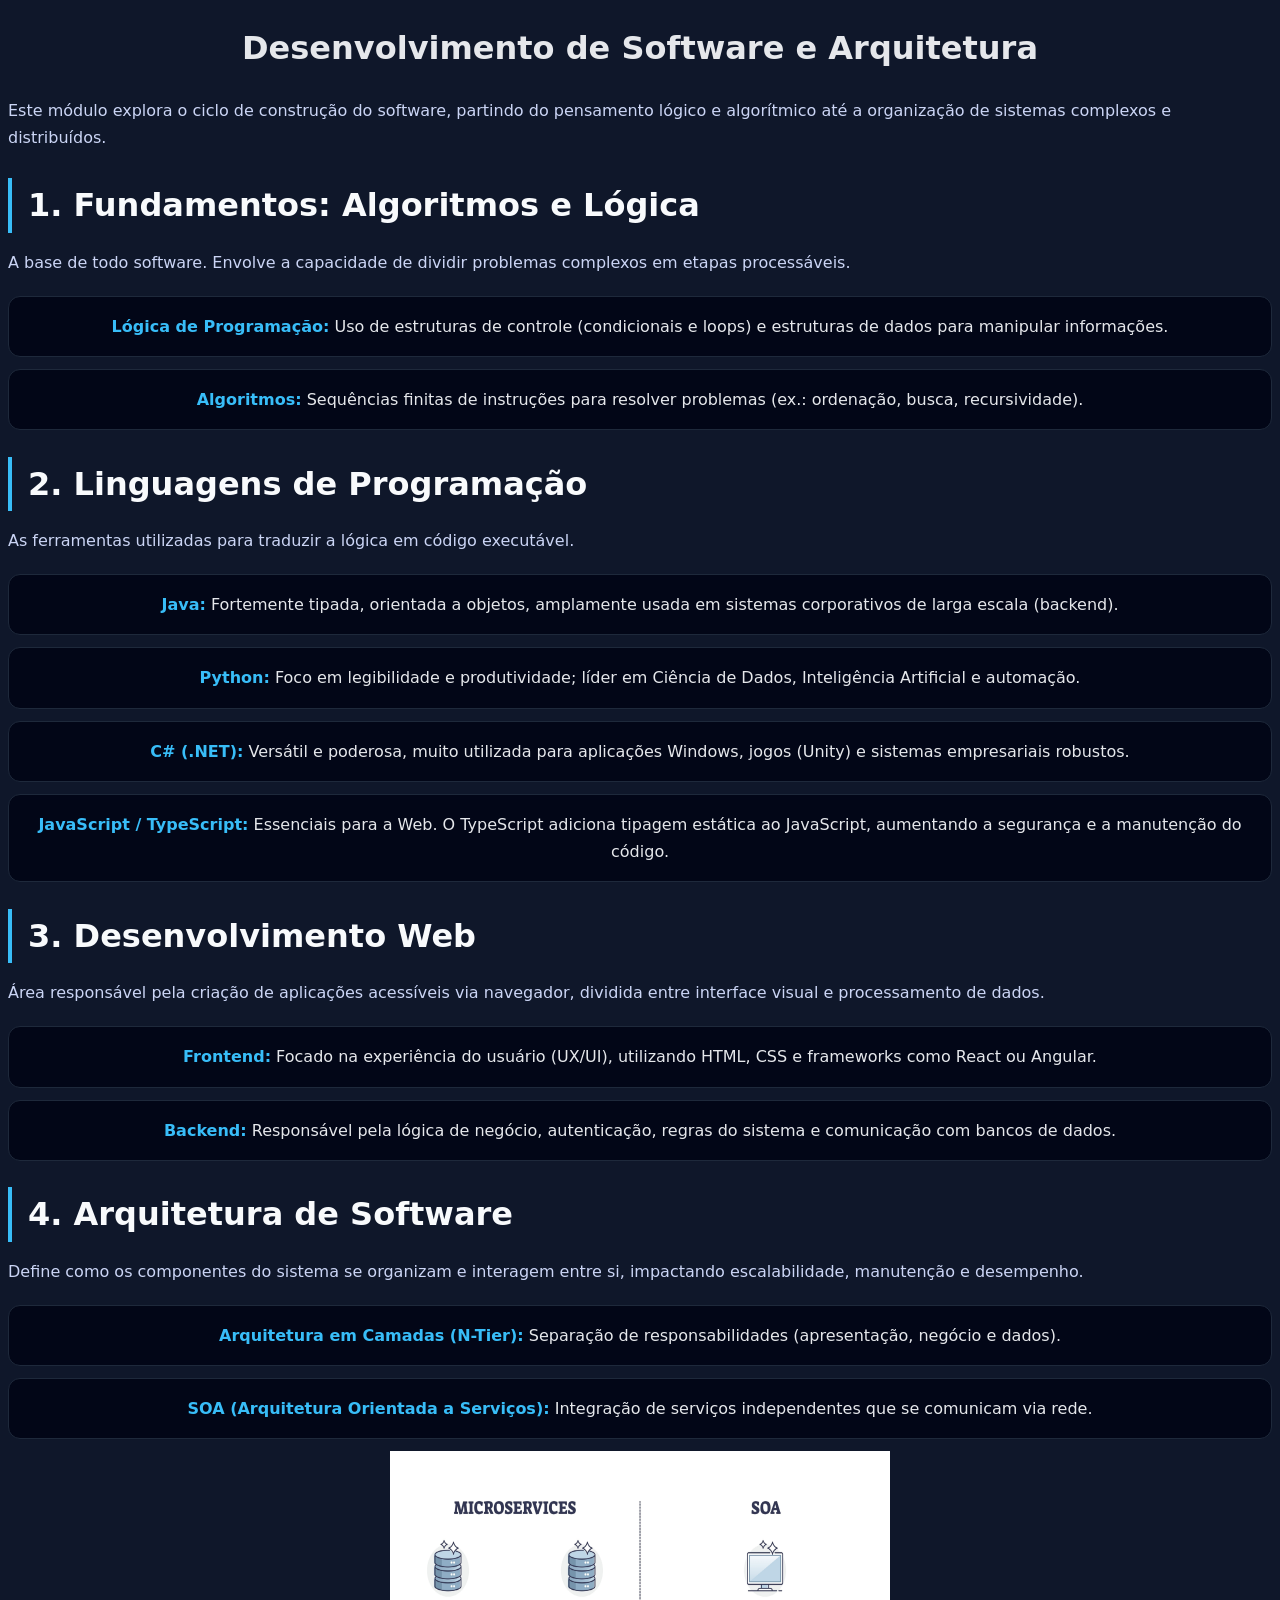
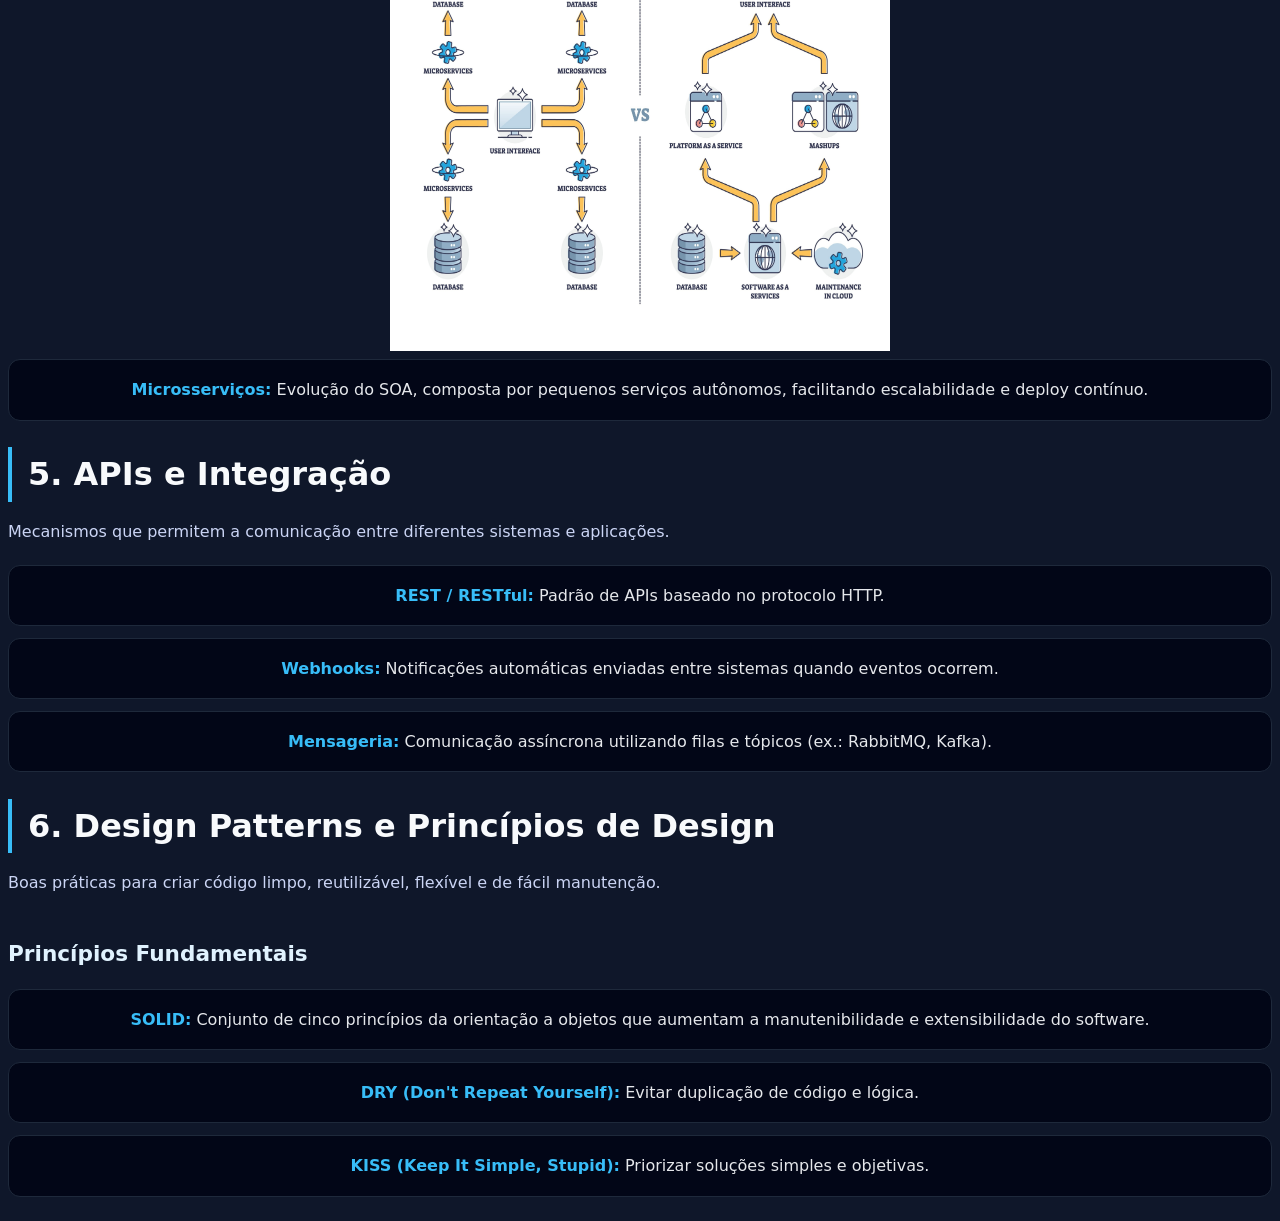
==== screens/desenvolvimento.html @ 0c3c95aa "Subindo primeiro commit do resumo" ====
<!DOCTYPE html>
<html lang="pt-BR">
  <head>
    <meta charset="UTF-8" />
    <meta name="viewport" content="width=device-width, initial-scale=1.0" />
    <title>Desenvolvimento de Software e Arquitetura</title>
    <link rel="stylesheet" href="../style.css">
  </head>
  <body>
    <h1>Desenvolvimento de Software e Arquitetura</h1>
    <p>
      Este módulo explora o ciclo de construção do software, partindo do
      pensamento lógico e algorítmico até a organização de sistemas complexos e
      distribuídos.
    </p>

    <h2>1. Fundamentos: Algoritmos e Lógica</h2>
    <p>
      A base de todo software. Envolve a capacidade de dividir problemas
      complexos em etapas processáveis.
    </p>

    <ul>
      <li>
        <strong>Lógica de Programação:</strong> Uso de estruturas de controle
        (condicionais e loops) e estruturas de dados para manipular informações.
      </li>
      <li>
        <strong>Algoritmos:</strong> Sequências finitas de instruções para
        resolver problemas (ex.: ordenação, busca, recursividade).
      </li>
    </ul>

    <h2>2. Linguagens de Programação</h2>
    <p>
      As ferramentas utilizadas para traduzir a lógica em código executável.
    </p>

    <ul>
      <li>
        <strong>Java:</strong> Fortemente tipada, orientada a objetos,
        amplamente usada em sistemas corporativos de larga escala (backend).
      </li>
      <li>
        <strong>Python:</strong> Foco em legibilidade e produtividade; líder em
        Ciência de Dados, Inteligência Artificial e automação.
      </li>
      <li>
        <strong>C# (.NET):</strong> Versátil e poderosa, muito utilizada para
        aplicações Windows, jogos (Unity) e sistemas empresariais robustos.
      </li>
      <li>
        <strong>JavaScript / TypeScript:</strong> Essenciais para a Web. O
        TypeScript adiciona tipagem estática ao JavaScript, aumentando a
        segurança e a manutenção do código.
      </li>
    </ul>

    <h2>3. Desenvolvimento Web</h2>
    <p>
      Área responsável pela criação de aplicações acessíveis via navegador,
      dividida entre interface visual e processamento de dados.
    </p>

    <ul>
      <li>
        <strong>Frontend:</strong> Focado na experiência do usuário (UX/UI),
        utilizando HTML, CSS e frameworks como React ou Angular.
      </li>
      <li>
        <strong>Backend:</strong> Responsável pela lógica de negócio,
        autenticação, regras do sistema e comunicação com bancos de dados.
      </li>
    </ul>

    <h2>4. Arquitetura de Software</h2>
    <p>
      Define como os componentes do sistema se organizam e interagem entre si,
      impactando escalabilidade, manutenção e desempenho.
    </p>

    <ul>
      <li>
        <strong>Arquitetura em Camadas (N-Tier):</strong> Separação de
        responsabilidades (apresentação, negócio e dados).
      </li>
      <li>
        <strong>SOA (Arquitetura Orientada a Serviços):</strong> Integração de
        serviços independentes que se comunicam via rede.
      </li>
      <img src="../assets/imagem-microsservicos.jpg" alt="microsservicos">
      <li>
        <strong>Microsserviços:</strong> Evolução do SOA, composta por pequenos
        serviços autônomos, facilitando escalabilidade e deploy contínuo.
      </li>
    </ul>

    <h2>5. APIs e Integração</h2>
    <p>
      Mecanismos que permitem a comunicação entre diferentes sistemas e
      aplicações.
    </p>

    <ul>
      <li>
        <strong>REST / RESTful:</strong> Padrão de APIs baseado no protocolo
        HTTP.
      </li>
      <li>
        <strong>Webhooks:</strong> Notificações automáticas enviadas entre
        sistemas quando eventos ocorrem.
      </li>
      <li>
        <strong>Mensageria:</strong> Comunicação assíncrona utilizando filas e
        tópicos (ex.: RabbitMQ, Kafka).
      </li>
    </ul>

    <h2>6. Design Patterns e Princípios de Design</h2>
    <p>
      Boas práticas para criar código limpo, reutilizável, flexível e de fácil
      manutenção.
    </p>

    <h3>Princípios Fundamentais</h3>
    <ul>
      <li>
        <strong>SOLID:</strong> Conjunto de cinco princípios da orientação a
        objetos que aumentam a manutenibilidade e extensibilidade do software.
      </li>
      <li>
        <strong>DRY (Don't Repeat Yourself):</strong> Evitar duplicação de
        código e lógica.
      </li>
      <li>
        <strong>KISS (Keep It Simple, Stupid):</strong> Priorizar soluções
        simples e objetivas.
      </li>
    </ul>
  </body>
</html>
---- style.css ----
/* ================================
   RESET E BASE
================================ */
*,
*::before,
*::after {
  box-sizing: border-box;
}

html {
  font-size: 16px;
  scroll-behavior: smooth;
}

body {
  margin: 1;
  font-family: system-ui, -apple-system, BlinkMacSystemFont,
    "Segoe UI", Roboto, Oxygen, Ubuntu, Cantarell, "Helvetica Neue",
    Arial, sans-serif;
  background-color: #0f172a; 
  color: #e5e7eb; 
  line-height: 1.7;
}

/* ================================
   LAYOUT PRINCIPAL
================================ */
section {
  max-width: 920px;
  margin: 0 auto;
  padding: 3rem 1.5rem;
}

nav {
     width: 50%;
     margin: auto;
}

/* ================================
   TÍTULOS
================================ */

h1{
    text-align: center;
}

h2 {
  font-size: 2rem;
  margin-bottom: 1rem;
  color: #f8fafc;
  border-left: 4px solid #38bdf8;
  padding-left: 1rem;
}

h3 {
  font-size: 1.35rem;
  margin-top: 2.5rem;
  margin-bottom: 0.75rem;
  color: #e0f2fe;
}

/* ================================
   TEXTO
================================ */
p {
  margin: 0.5rem 0 1.25rem;
  color: #cbd5f5;
}

#prg-principal{
    text-align: center;
}

img{
  height: 500px;
  width: 500px;
}

/* ================================
   LISTAS
================================ */

a {
    text-decoration: none;
    color: #38bdf8;
    
}

a:hover {
    font-weight: bold;
    color: white;
}

ul {
  list-style: none;
  padding-left: 0;
  margin-bottom: 1.5rem;
  text-align: center;
}

li {
  background-color: #020617;
  border: 1px solid #1e293b;
  border-radius: 0.75rem;
  padding: 1rem 1.25rem;
  margin-bottom: 0.75rem;
  transition: background-color 0.2s ease, transform 0.2s ease;
}

li:hover {
  background-color: #020617;
  transform: translateY(-2px);
}

/* Destaque para termos importantes */
strong {
  color: #38bdf8;
  font-weight: 600;
}

em {
  color: #a5b4fc;
}

/* ================================
   FOCO EM LEITURA
================================ */
section > p:first-of-type {
  font-size: 1.05rem;
  color: #e5e7eb;
}

/* ================================
   RESPONSIVIDADE
================================ */
@media (max-width: 768px) {
  section {
    padding: 2.25rem 1.25rem;
  }

  h2 {
    font-size: 1.7rem;
  }

  h3 {
    font-size: 1.2rem;
  }
}

@media (max-width: 480px) {
  html {
    font-size: 15px;
  }

  section {
    padding: 2rem 1rem;
  }

  li {
    padding: 0.9rem 1rem;
  }
}

/* ================================
   ACESSIBILIDADE
================================ */
:focus-visible {
  outline: 2px solid #38bdf8;
  outline-offset: 2px;
}

/* ================================
   IMPRESSÃO (ESTUDO OFFLINE)
================================ */
@media print {
  body {
    background: #ffffff;
    color: #000000;
  }

  section {
    max-width: 100%;
    padding: 0;
  }

  li {
    border: 1px solid #000;
    background: #fff;
  }
}
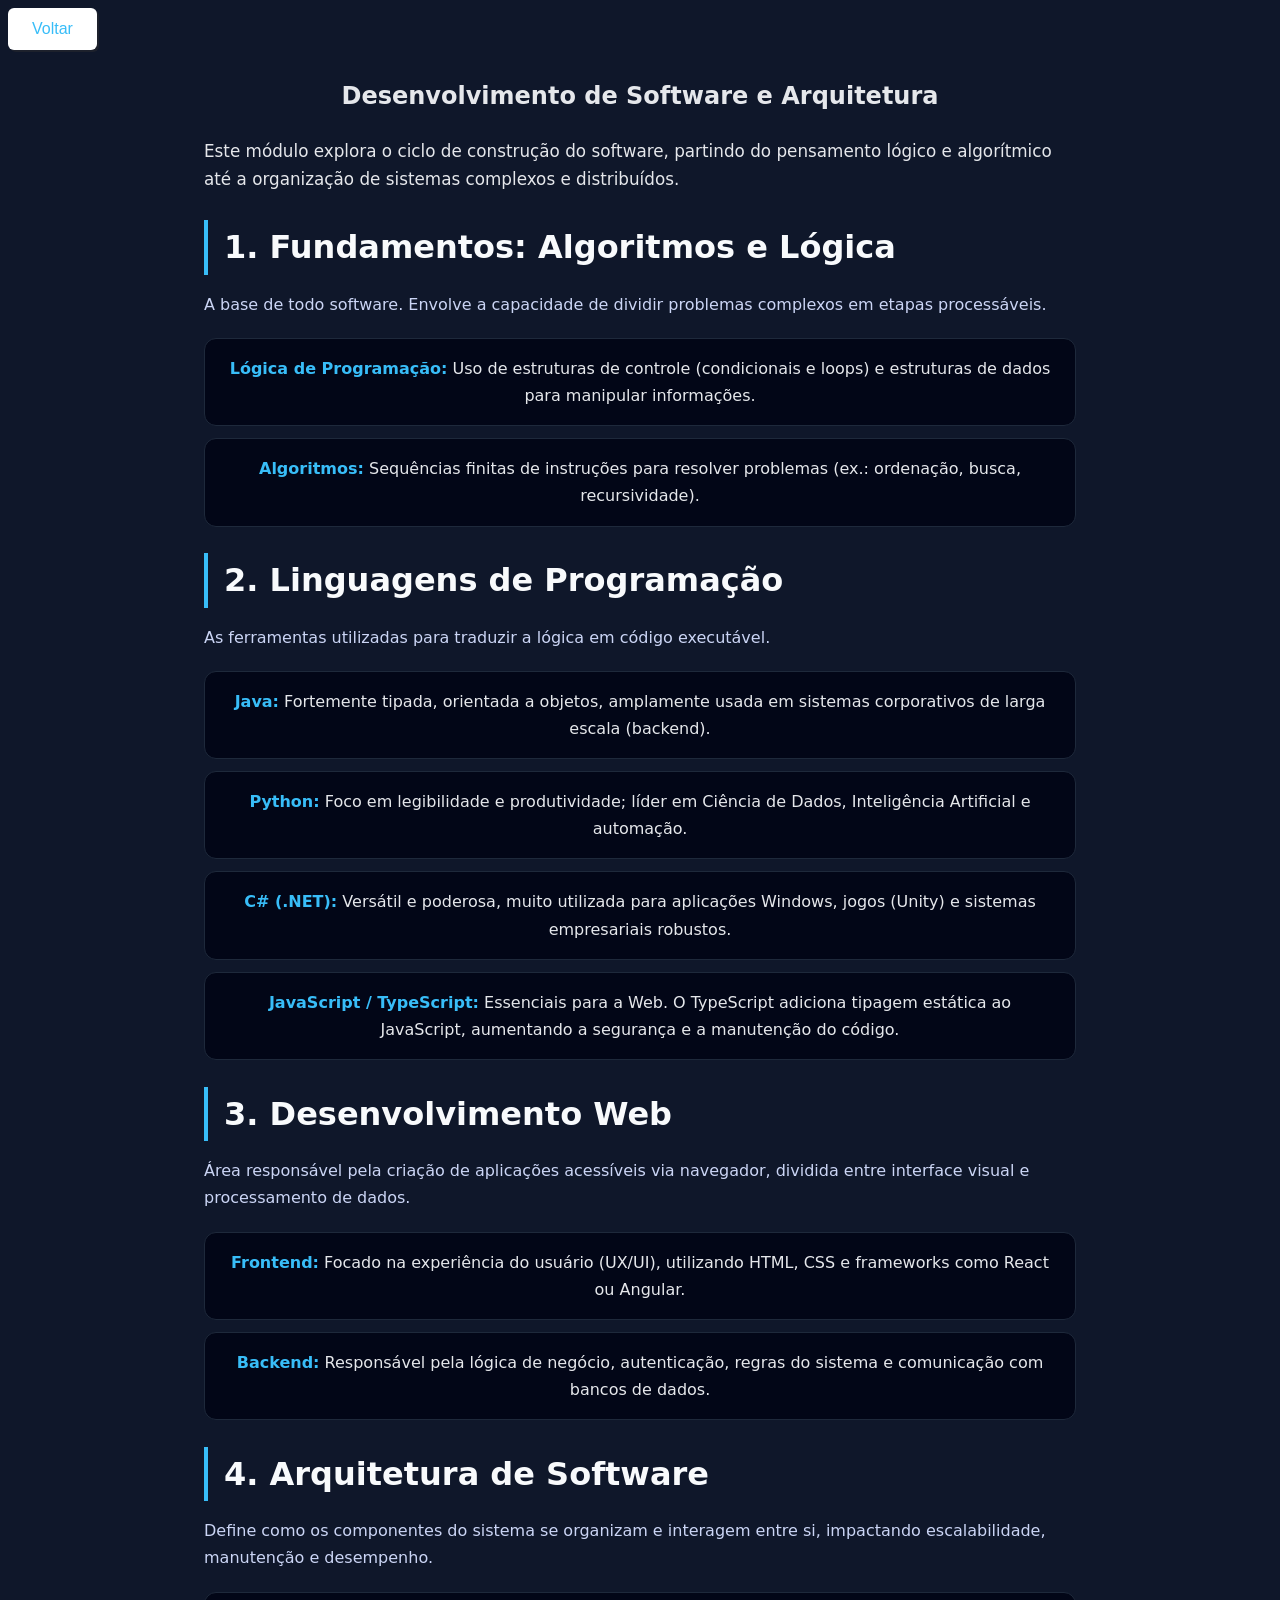
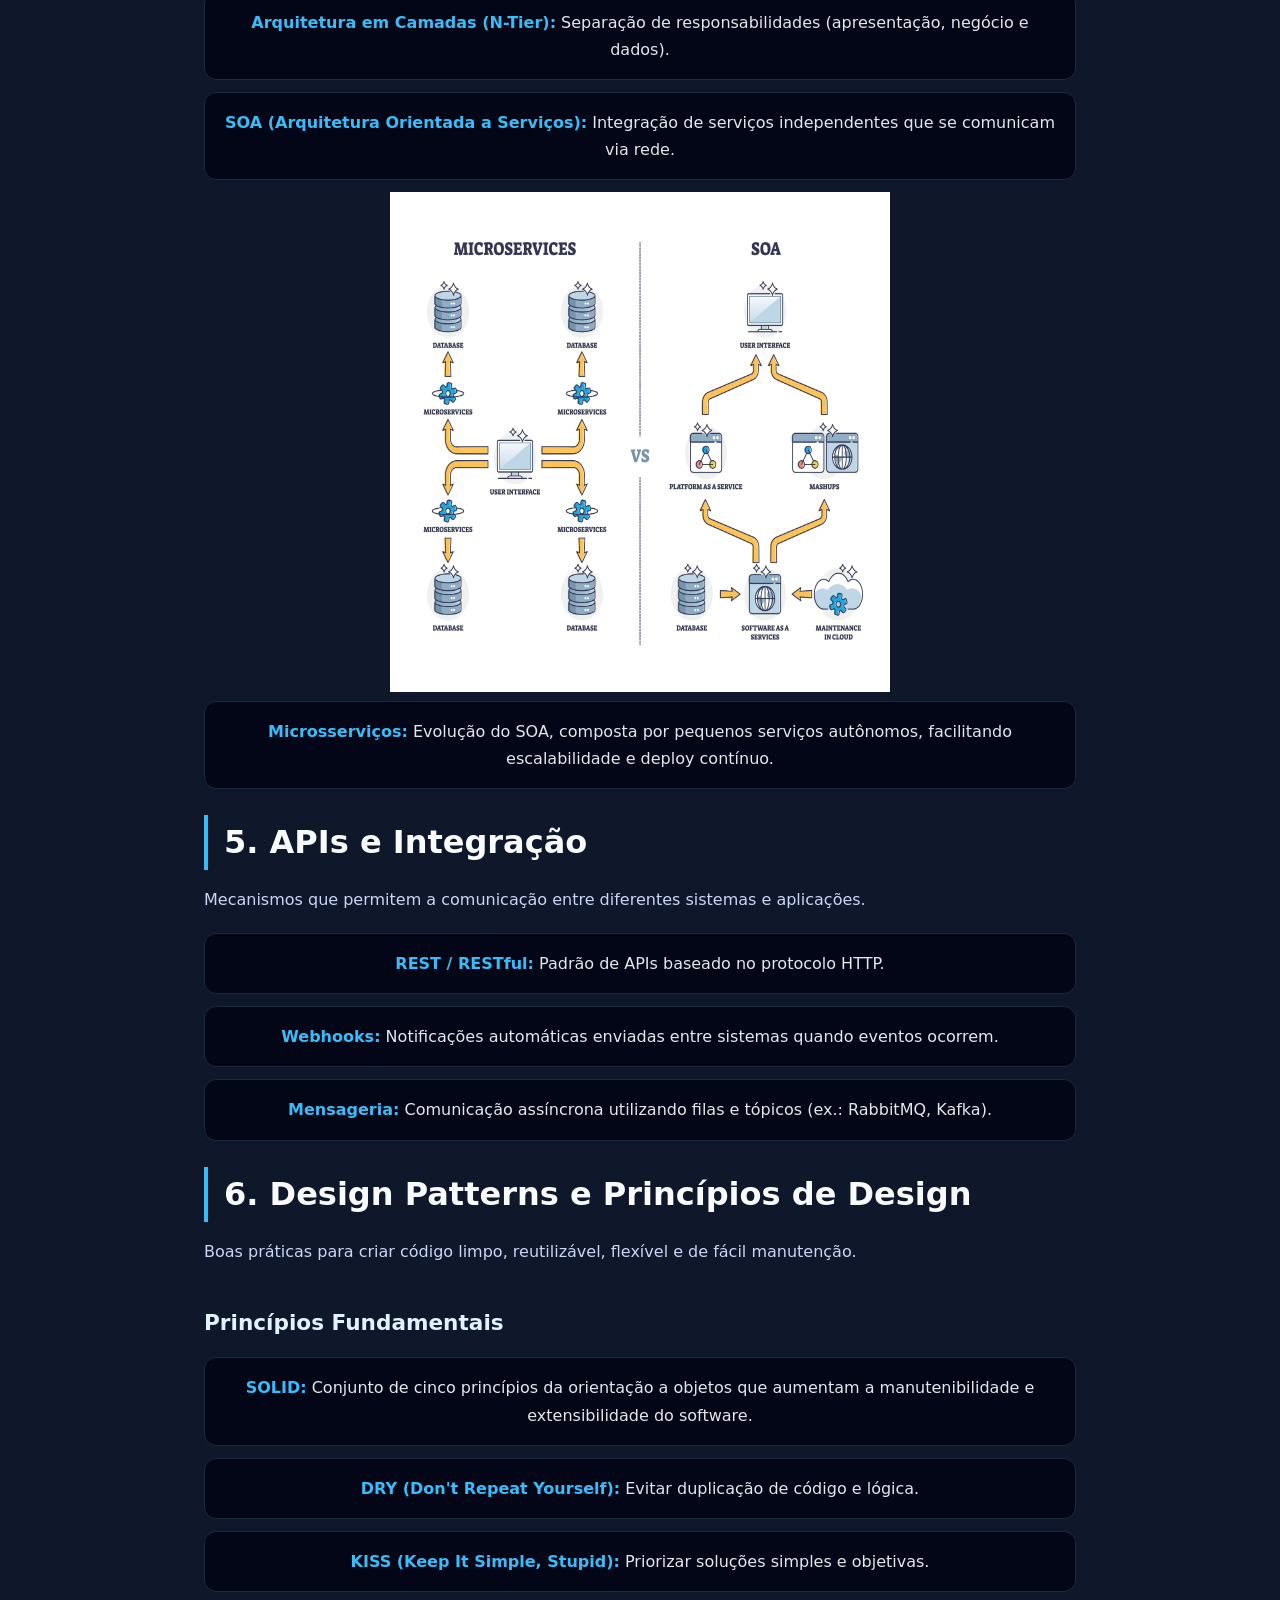
==== commit e5ecef2a: "feat:separando telas de inicio e desenvolvimento, adicionando videos na tela de software" ====
--- a/screens/desenvolvimento.html
+++ b/screens/desenvolvimento.html
@@ -7,135 +7,126 @@
     <link rel="stylesheet" href="../style.css">
   </head>
   <body>
-    <h1>Desenvolvimento de Software e Arquitetura</h1>
-    <p>
-      Este módulo explora o ciclo de construção do software, partindo do
-      pensamento lógico e algorítmico até a organização de sistemas complexos e
-      distribuídos.
-    </p>
-
-    <h2>1. Fundamentos: Algoritmos e Lógica</h2>
-    <p>
-      A base de todo software. Envolve a capacidade de dividir problemas
-      complexos em etapas processáveis.
-    </p>
-
-    <ul>
-      <li>
-        <strong>Lógica de Programação:</strong> Uso de estruturas de controle
-        (condicionais e loops) e estruturas de dados para manipular informações.
-      </li>
-      <li>
-        <strong>Algoritmos:</strong> Sequências finitas de instruções para
-        resolver problemas (ex.: ordenação, busca, recursividade).
-      </li>
-    </ul>
-
-    <h2>2. Linguagens de Programação</h2>
-    <p>
-      As ferramentas utilizadas para traduzir a lógica em código executável.
-    </p>
-
-    <ul>
-      <li>
-        <strong>Java:</strong> Fortemente tipada, orientada a objetos,
-        amplamente usada em sistemas corporativos de larga escala (backend).
-      </li>
-      <li>
-        <strong>Python:</strong> Foco em legibilidade e produtividade; líder em
-        Ciência de Dados, Inteligência Artificial e automação.
-      </li>
-      <li>
-        <strong>C# (.NET):</strong> Versátil e poderosa, muito utilizada para
-        aplicações Windows, jogos (Unity) e sistemas empresariais robustos.
-      </li>
-      <li>
-        <strong>JavaScript / TypeScript:</strong> Essenciais para a Web. O
-        TypeScript adiciona tipagem estática ao JavaScript, aumentando a
-        segurança e a manutenção do código.
-      </li>
-    </ul>
-
-    <h2>3. Desenvolvimento Web</h2>
-    <p>
-      Área responsável pela criação de aplicações acessíveis via navegador,
-      dividida entre interface visual e processamento de dados.
-    </p>
-
-    <ul>
-      <li>
-        <strong>Frontend:</strong> Focado na experiência do usuário (UX/UI),
-        utilizando HTML, CSS e frameworks como React ou Angular.
-      </li>
-      <li>
-        <strong>Backend:</strong> Responsável pela lógica de negócio,
-        autenticação, regras do sistema e comunicação com bancos de dados.
-      </li>
-    </ul>
-
-    <h2>4. Arquitetura de Software</h2>
-    <p>
-      Define como os componentes do sistema se organizam e interagem entre si,
-      impactando escalabilidade, manutenção e desempenho.
-    </p>
-
-    <ul>
-      <li>
-        <strong>Arquitetura em Camadas (N-Tier):</strong> Separação de
-        responsabilidades (apresentação, negócio e dados).
-      </li>
-      <li>
-        <strong>SOA (Arquitetura Orientada a Serviços):</strong> Integração de
-        serviços independentes que se comunicam via rede.
-      </li>
-      <img src="../assets/imagem-microsservicos.jpg" alt="microsservicos">
-      <li>
-        <strong>Microsserviços:</strong> Evolução do SOA, composta por pequenos
-        serviços autônomos, facilitando escalabilidade e deploy contínuo.
-      </li>
-    </ul>
-
-    <h2>5. APIs e Integração</h2>
-    <p>
-      Mecanismos que permitem a comunicação entre diferentes sistemas e
-      aplicações.
-    </p>
-
-    <ul>
-      <li>
-        <strong>REST / RESTful:</strong> Padrão de APIs baseado no protocolo
-        HTTP.
-      </li>
-      <li>
-        <strong>Webhooks:</strong> Notificações automáticas enviadas entre
-        sistemas quando eventos ocorrem.
-      </li>
-      <li>
-        <strong>Mensageria:</strong> Comunicação assíncrona utilizando filas e
-        tópicos (ex.: RabbitMQ, Kafka).
-      </li>
-    </ul>
-
-    <h2>6. Design Patterns e Princípios de Design</h2>
-    <p>
-      Boas práticas para criar código limpo, reutilizável, flexível e de fácil
-      manutenção.
-    </p>
-
-    <h3>Princípios Fundamentais</h3>
-    <ul>
-      <li>
-        <strong>SOLID:</strong> Conjunto de cinco princípios da orientação a
-        objetos que aumentam a manutenibilidade e extensibilidade do software.
-      </li>
-      <li>
-        <strong>DRY (Don't Repeat Yourself):</strong> Evitar duplicação de
-        código e lógica.
-      </li>
-      <li>
-        <strong>KISS (Keep It Simple, Stupid):</strong> Priorizar soluções
-        simples e objetivas.
-      </li>
-    </ul>
+    <button><a href="../index.html">Voltar</a></button>
+    <section>
+      <h1>Desenvolvimento de Software e Arquitetura</h1>
+      <p>
+        Este módulo explora o ciclo de construção do software, partindo do
+        pensamento lógico e algorítmico até a organização de sistemas complexos e
+        distribuídos.
+      </p>
+      <h2>1. Fundamentos: Algoritmos e Lógica</h2>
+      <p>
+        A base de todo software. Envolve a capacidade de dividir problemas
+        complexos em etapas processáveis.
+      </p>
+      <ul>
+        <li>
+          <strong>Lógica de Programação:</strong> Uso de estruturas de controle
+          (condicionais e loops) e estruturas de dados para manipular informações.
+        </li>
+        <li>
+          <strong>Algoritmos:</strong> Sequências finitas de instruções para
+          resolver problemas (ex.: ordenação, busca, recursividade).
+        </li>
+      </ul>
+      <h2>2. Linguagens de Programação</h2>
+      <p>
+        As ferramentas utilizadas para traduzir a lógica em código executável.
+      </p>
+      <ul>
+        <li>
+          <strong>Java:</strong> Fortemente tipada, orientada a objetos,
+          amplamente usada em sistemas corporativos de larga escala (backend).
+        </li>
+        <li>
+          <strong>Python:</strong> Foco em legibilidade e produtividade; líder em
+          Ciência de Dados, Inteligência Artificial e automação.
+        </li>
+        <li>
+          <strong>C# (.NET):</strong> Versátil e poderosa, muito utilizada para
+          aplicações Windows, jogos (Unity) e sistemas empresariais robustos.
+        </li>
+        <li>
+          <strong>JavaScript / TypeScript:</strong> Essenciais para a Web. O
+          TypeScript adiciona tipagem estática ao JavaScript, aumentando a
+          segurança e a manutenção do código.
+        </li>
+      </ul>
+      <h2>3. Desenvolvimento Web</h2>
+      <p>
+        Área responsável pela criação de aplicações acessíveis via navegador,
+        dividida entre interface visual e processamento de dados.
+      </p>
+      <ul>
+        <li>
+          <strong>Frontend:</strong> Focado na experiência do usuário (UX/UI),
+          utilizando HTML, CSS e frameworks como React ou Angular.
+        </li>
+        <li>
+          <strong>Backend:</strong> Responsável pela lógica de negócio,
+          autenticação, regras do sistema e comunicação com bancos de dados.
+        </li>
+      </ul>
+      <h2>4. Arquitetura de Software</h2>
+      <p>
+        Define como os componentes do sistema se organizam e interagem entre si,
+        impactando escalabilidade, manutenção e desempenho.
+      </p>
+      <ul>
+        <li>
+          <strong>Arquitetura em Camadas (N-Tier):</strong> Separação de
+          responsabilidades (apresentação, negócio e dados).
+        </li>
+        <li>
+          <strong>SOA (Arquitetura Orientada a Serviços):</strong> Integração de
+          serviços independentes que se comunicam via rede.
+        </li>
+        <img src="../assets/imagem-microsservicos.jpg" alt="microsservicos">
+        <li>
+          <strong>Microsserviços:</strong> Evolução do SOA, composta por pequenos
+          serviços autônomos, facilitando escalabilidade e deploy contínuo.
+        </li>
+      </ul>
+      <h2>5. APIs e Integração</h2>
+      <p>
+        Mecanismos que permitem a comunicação entre diferentes sistemas e
+        aplicações.
+      </p>
+      <ul>
+        <li>
+          <strong>REST / RESTful:</strong> Padrão de APIs baseado no protocolo
+          HTTP.
+        </li>
+        <li>
+          <strong>Webhooks:</strong> Notificações automáticas enviadas entre
+          sistemas quando eventos ocorrem.
+        </li>
+        <li>
+          <strong>Mensageria:</strong> Comunicação assíncrona utilizando filas e
+          tópicos (ex.: RabbitMQ, Kafka).
+        </li>
+      </ul>
+      <h2>6. Design Patterns e Princípios de Design</h2>
+      <p>
+        Boas práticas para criar código limpo, reutilizável, flexível e de fácil
+        manutenção.
+      </p>
+      <h3>Princípios Fundamentais</h3>
+      <ul>
+        <li>
+          <strong>SOLID:</strong> Conjunto de cinco princípios da orientação a
+          objetos que aumentam a manutenibilidade e extensibilidade do software.
+        </li>
+        <li>
+          <strong>DRY (Don't Repeat Yourself):</strong> Evitar duplicação de
+          código e lógica.
+        </li>
+        <li>
+          <strong>KISS (Keep It Simple, Stupid):</strong> Priorizar soluções
+          simples e objetivas.
+        </li>
+      </ul>
+    </section>
   </body>
 </html>
--- a/style.css
+++ b/style.css
@@ -17,7 +17,7 @@
   font-family: system-ui, -apple-system, BlinkMacSystemFont,
     "Segoe UI", Roboto, Oxygen, Ubuntu, Cantarell, "Helvetica Neue",
     Arial, sans-serif;
-  background-color: #0f172a; 
+  background-color: #0f172a;
   color: #e5e7eb; 
   line-height: 1.7;
 }
@@ -34,6 +34,26 @@
 nav {
      width: 50%;
      margin: auto;
+}
+
+
+button{
+  background-color: white; 
+    color: black;              
+    padding: 12px 24px;        
+    border: none;              
+    border-radius: 6px;        
+    cursor: pointer;           
+    font-size: 16px;
+    transition: background-color 0.3s ease;
+    position: fixed;
+    box-shadow: 2px 2px rgba(49, 47, 47, 0.427);
+}
+
+button:hover {
+  background-color: #38bdf8;
+  color: white;
+  font-weight: bold;
 }
 
 /* ================================
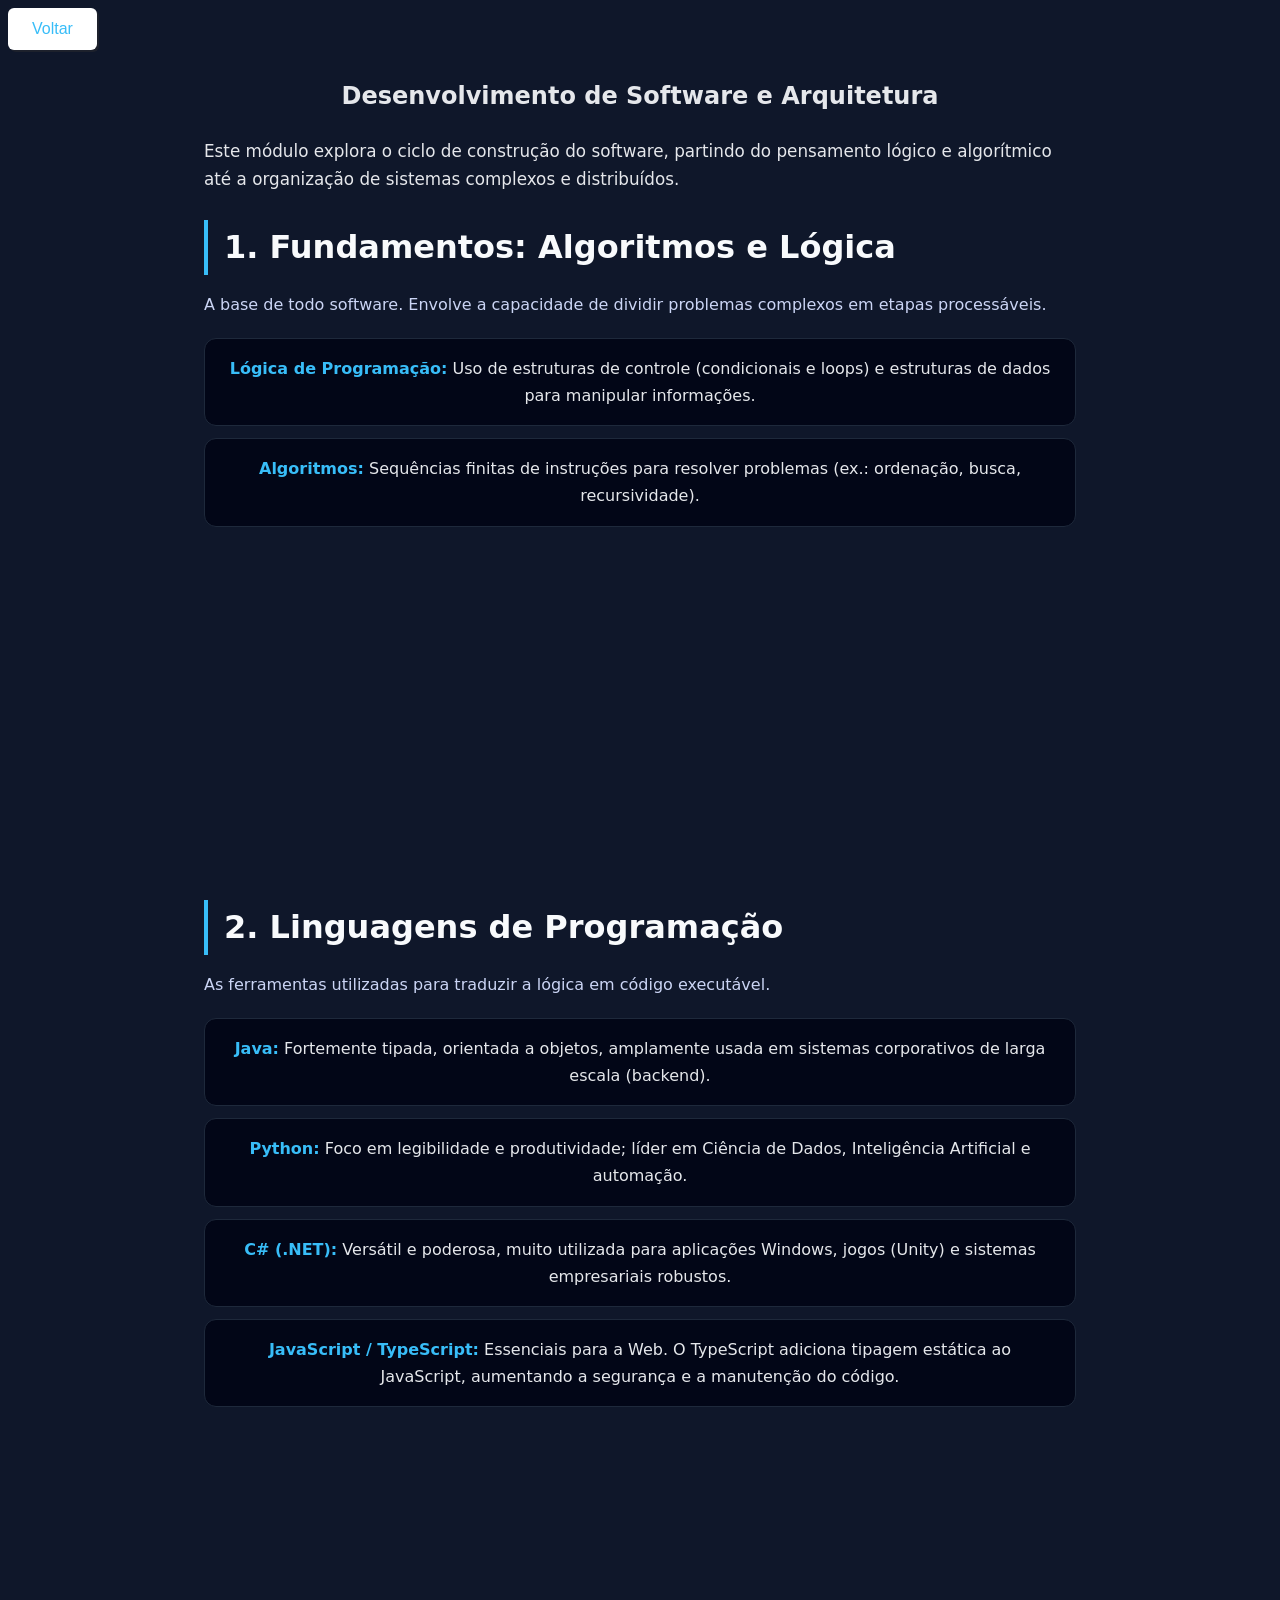
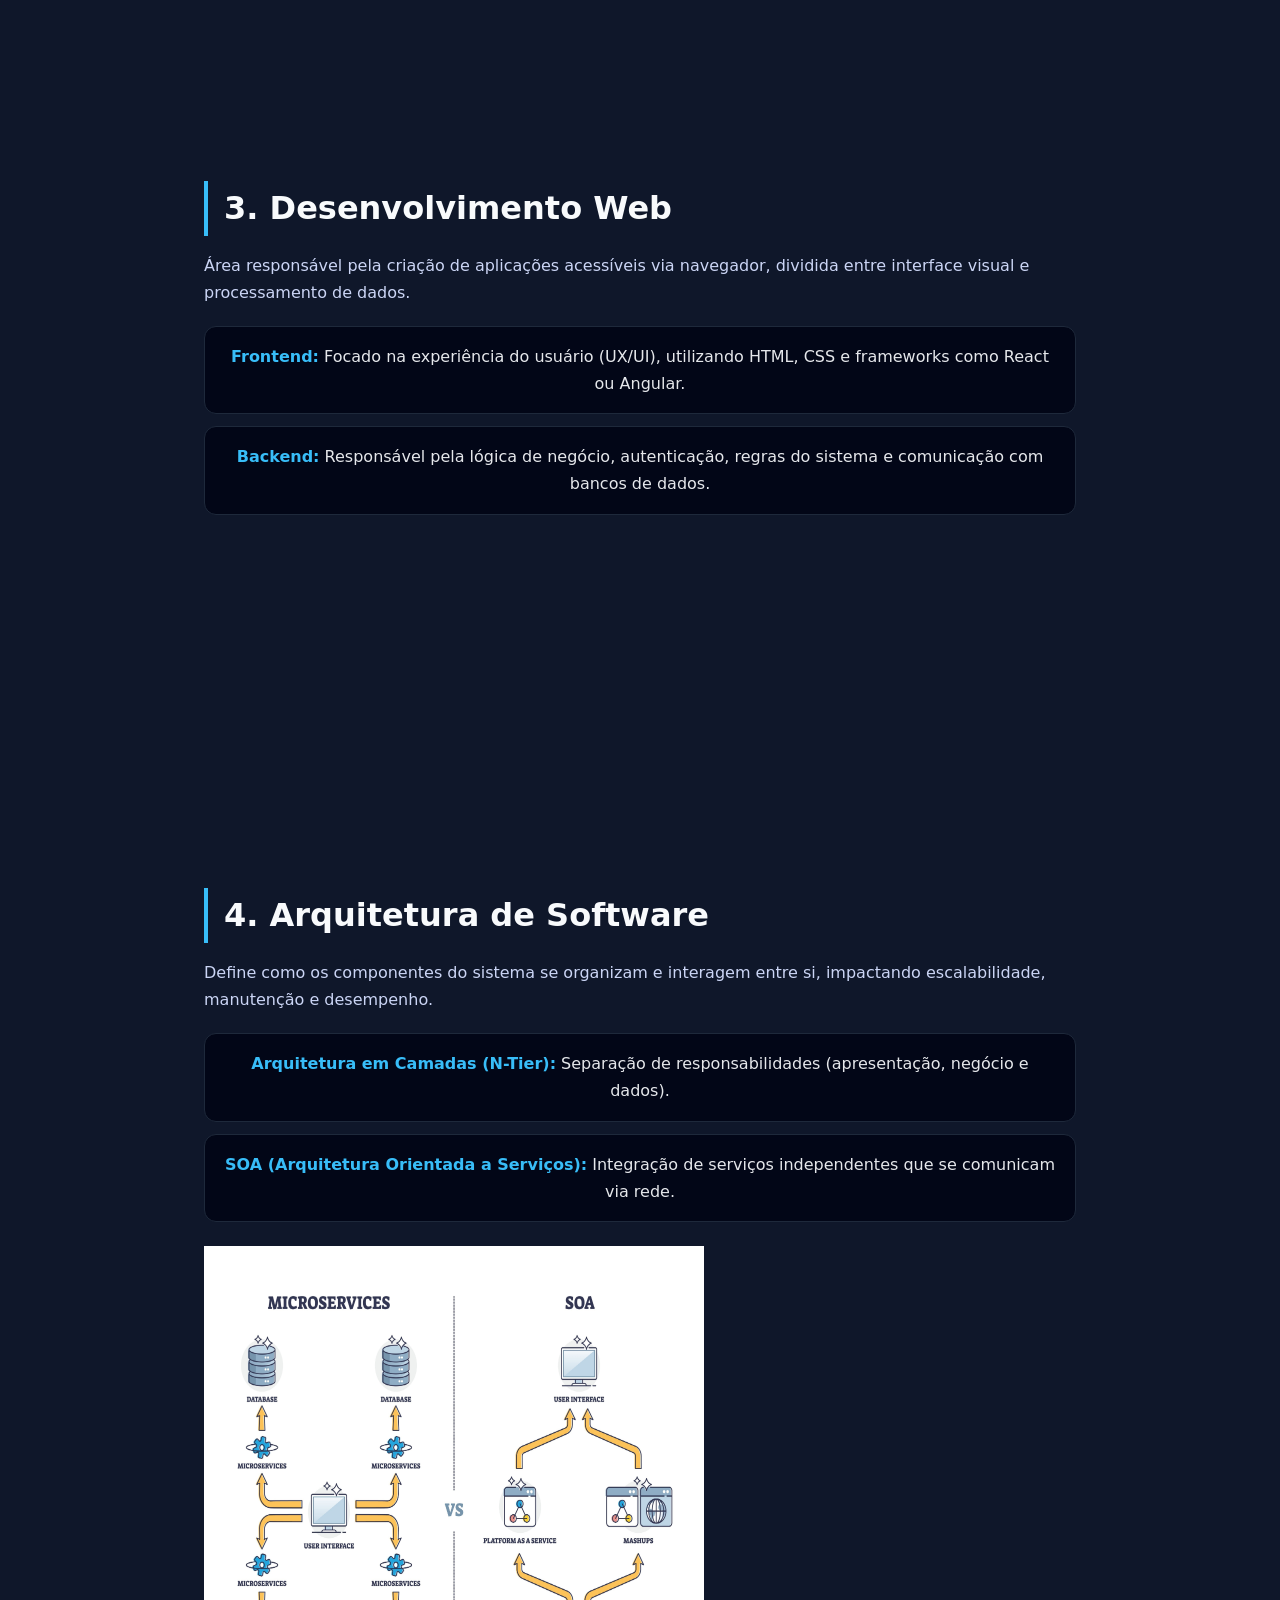
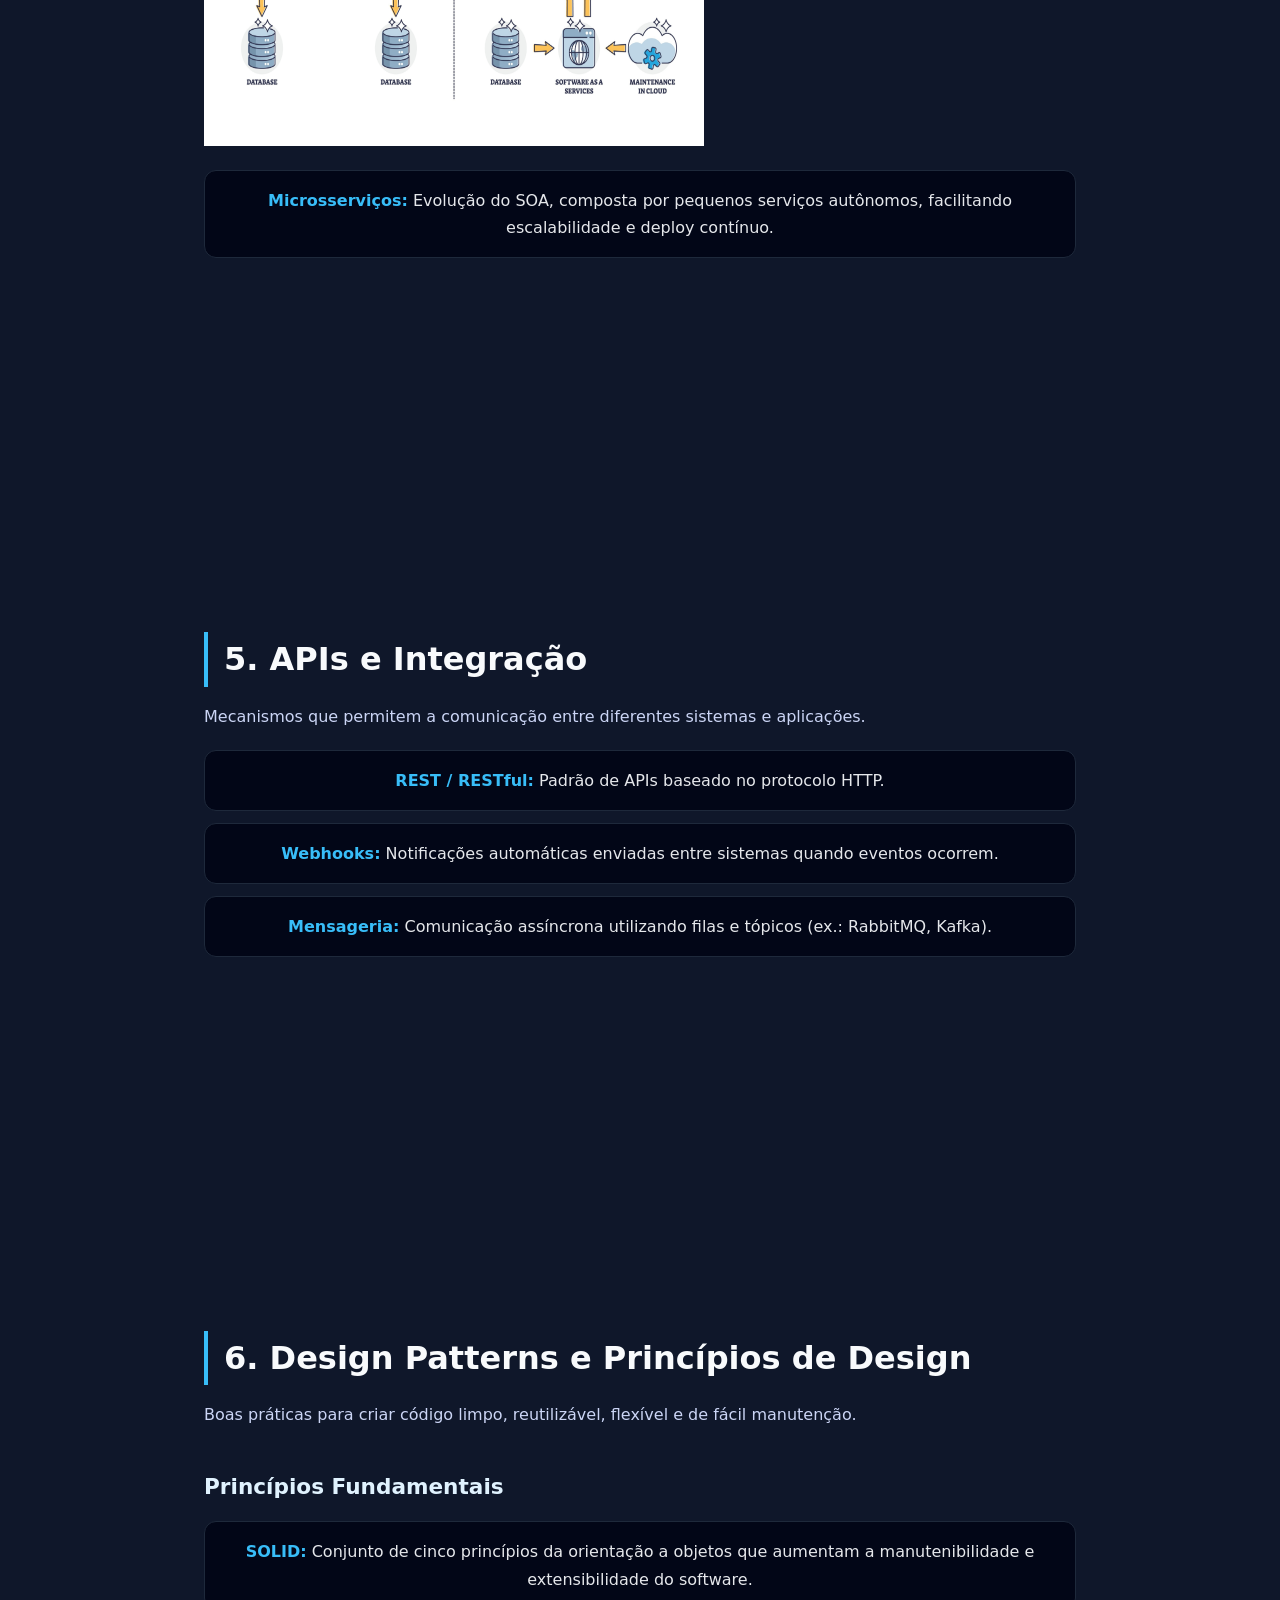
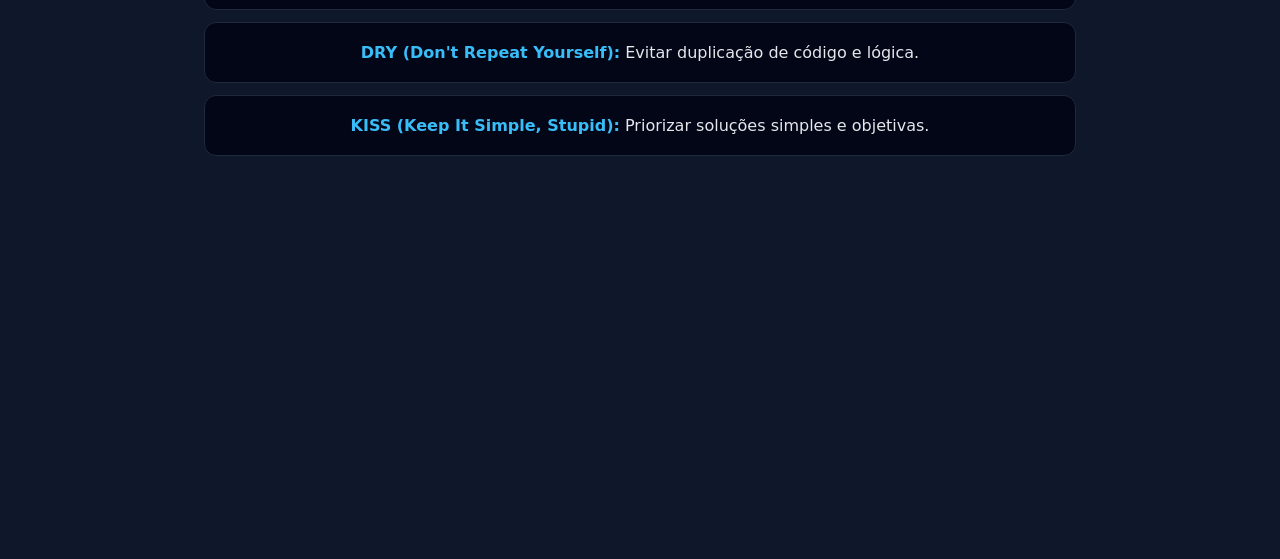
==== commit 494acec0: "feat: adicionando iframes em todas as telas" ====
--- a/screens/desenvolvimento.html
+++ b/screens/desenvolvimento.html
@@ -4,7 +4,7 @@
     <meta charset="UTF-8" />
     <meta name="viewport" content="width=device-width, initial-scale=1.0" />
     <title>Desenvolvimento de Software e Arquitetura</title>
-    <link rel="stylesheet" href="../style.css">
+    <link rel="stylesheet" href="../style.css" />
   </head>
   <body>
     <button><a href="../index.html">Voltar</a></button>
@@ -12,9 +12,12 @@
       <h1>Desenvolvimento de Software e Arquitetura</h1>
       <p>
         Este módulo explora o ciclo de construção do software, partindo do
-        pensamento lógico e algorítmico até a organização de sistemas complexos e
-        distribuídos.
-      </p>
+        pensamento lógico e algorítmico até a organização de sistemas complexos
+        e distribuídos.
+      </p>
+
+      <!-- Fundamentos -->
+
       <h2>1. Fundamentos: Algoritmos e Lógica</h2>
       <p>
         A base de todo software. Envolve a capacidade de dividir problemas
@@ -23,13 +26,28 @@
       <ul>
         <li>
           <strong>Lógica de Programação:</strong> Uso de estruturas de controle
-          (condicionais e loops) e estruturas de dados para manipular informações.
+          (condicionais e loops) e estruturas de dados para manipular
+          informações.
         </li>
         <li>
           <strong>Algoritmos:</strong> Sequências finitas de instruções para
           resolver problemas (ex.: ordenação, busca, recursividade).
         </li>
       </ul>
+
+      <iframe
+        width="560"
+        height="315"
+        src="https://www.youtube.com/embed/JaTf3dhx464?si=rl6058YdVTEkwYIE"
+        title="YouTube video player"
+        frameborder="0"
+        allow="accelerometer; autoplay; clipboard-write; encrypted-media; gyroscope; picture-in-picture; web-share"
+        referrerpolicy="strict-origin-when-cross-origin"
+        allowfullscreen
+      ></iframe>
+
+      <!-- Linguagens de programaçao -->
+
       <h2>2. Linguagens de Programação</h2>
       <p>
         As ferramentas utilizadas para traduzir a lógica em código executável.
@@ -40,8 +58,8 @@
           amplamente usada em sistemas corporativos de larga escala (backend).
         </li>
         <li>
-          <strong>Python:</strong> Foco em legibilidade e produtividade; líder em
-          Ciência de Dados, Inteligência Artificial e automação.
+          <strong>Python:</strong> Foco em legibilidade e produtividade; líder
+          em Ciência de Dados, Inteligência Artificial e automação.
         </li>
         <li>
           <strong>C# (.NET):</strong> Versátil e poderosa, muito utilizada para
@@ -53,6 +71,20 @@
           segurança e a manutenção do código.
         </li>
       </ul>
+
+      <iframe
+        width="560"
+        height="315"
+        src="https://www.youtube.com/embed/YL_MI71CGu8?si=ea_3NS21V251ECob"
+        title="YouTube video player"
+        frameborder="0"
+        allow="accelerometer; autoplay; clipboard-write; encrypted-media; gyroscope; picture-in-picture; web-share"
+        referrerpolicy="strict-origin-when-cross-origin"
+        allowfullscreen
+      ></iframe>
+
+      <!-- Desenvolvimento web -->
+
       <h2>3. Desenvolvimento Web</h2>
       <p>
         Área responsável pela criação de aplicações acessíveis via navegador,
@@ -68,6 +100,19 @@
           autenticação, regras do sistema e comunicação com bancos de dados.
         </li>
       </ul>
+
+      <iframe
+        width="560"
+        height="315"
+        src="https://www.youtube.com/embed/kirjakF8yh4?si=bUcRKTHC6wjh2Qm2"
+        title="YouTube video player"
+        frameborder="0"
+        allow="accelerometer; autoplay; clipboard-write; encrypted-media; gyroscope; picture-in-picture; web-share"
+        referrerpolicy="strict-origin-when-cross-origin"
+        allowfullscreen
+      ></iframe>
+
+      <!-- Arquitetura de software -->
       <h2>4. Arquitetura de Software</h2>
       <p>
         Define como os componentes do sistema se organizam e interagem entre si,
@@ -82,12 +127,29 @@
           <strong>SOA (Arquitetura Orientada a Serviços):</strong> Integração de
           serviços independentes que se comunicam via rede.
         </li>
-        <img src="../assets/imagem-microsservicos.jpg" alt="microsservicos">
-        <li>
-          <strong>Microsserviços:</strong> Evolução do SOA, composta por pequenos
-          serviços autônomos, facilitando escalabilidade e deploy contínuo.
-        </li>
-      </ul>
+      </ul>
+      <img src="../assets/imagem-microsservicos.jpg" alt="microsservicos" />
+      <ul>
+        <li>
+          <strong>Microsserviços:</strong> Evolução do SOA, composta por
+          pequenos serviços autônomos, facilitando escalabilidade e deploy
+          contínuo.
+        </li>
+      </ul>
+
+      <iframe
+        width="560"
+        height="315"
+        src="https://www.youtube.com/embed/kYx1QC1XZSo?si=hkUJcdH9OjcuYce3"
+        title="YouTube video player"
+        frameborder="0"
+        allow="accelerometer; autoplay; clipboard-write; encrypted-media; gyroscope; picture-in-picture; web-share"
+        referrerpolicy="strict-origin-when-cross-origin"
+        allowfullscreen
+      ></iframe>
+
+      <!-- APIs -->
+
       <h2>5. APIs e Integração</h2>
       <p>
         Mecanismos que permitem a comunicação entre diferentes sistemas e
@@ -107,6 +169,20 @@
           tópicos (ex.: RabbitMQ, Kafka).
         </li>
       </ul>
+
+      <iframe
+        width="560"
+        height="315"
+        src="https://www.youtube.com/embed/3LHSyha0xN0?si=KuyLFpwrxhtRhBpG"
+        title="YouTube video player"
+        frameborder="0"
+        allow="accelerometer; autoplay; clipboard-write; encrypted-media; gyroscope; picture-in-picture; web-share"
+        referrerpolicy="strict-origin-when-cross-origin"
+        allowfullscreen
+      ></iframe>
+
+      <!-- Design patterns -->
+
       <h2>6. Design Patterns e Princípios de Design</h2>
       <p>
         Boas práticas para criar código limpo, reutilizável, flexível e de fácil
@@ -127,6 +203,17 @@
           simples e objetivas.
         </li>
       </ul>
+
+      <iframe
+        width="560"
+        height="315"
+        src="https://www.youtube.com/embed/J-lHpiu-Twk?si=0R0_NUABneaqTvhk"
+        title="YouTube video player"
+        frameborder="0"
+        allow="accelerometer; autoplay; clipboard-write; encrypted-media; gyroscope; picture-in-picture; web-share"
+        referrerpolicy="strict-origin-when-cross-origin"
+        allowfullscreen
+      ></iframe>
     </section>
   </body>
 </html>
--- a/style.css
+++ b/style.css
@@ -13,12 +13,11 @@
 }
 
 body {
+  font-family: system-ui, -apple-system, BlinkMacSystemFont, "Segoe UI", Roboto,
+    Oxygen, Ubuntu, Cantarell, "Helvetica Neue", Arial, sans-serif;
   margin: 1;
-  font-family: system-ui, -apple-system, BlinkMacSystemFont,
-    "Segoe UI", Roboto, Oxygen, Ubuntu, Cantarell, "Helvetica Neue",
-    Arial, sans-serif;
   background-color: #0f172a;
-  color: #e5e7eb; 
+  color: #e5e7eb;
   line-height: 1.7;
 }
 
@@ -32,22 +31,21 @@
 }
 
 nav {
-     width: 50%;
-     margin: auto;
-}
-
-
-button{
-  background-color: white; 
-    color: black;              
-    padding: 12px 24px;        
-    border: none;              
-    border-radius: 6px;        
-    cursor: pointer;           
-    font-size: 16px;
-    transition: background-color 0.3s ease;
-    position: fixed;
-    box-shadow: 2px 2px rgba(49, 47, 47, 0.427);
+  width: 50%;
+  margin: auto;
+}
+
+button {
+  background-color: white;
+  color: black;
+  padding: 12px 24px;
+  border: none;
+  border-radius: 6px;
+  cursor: pointer;
+  font-size: 16px;
+  transition: background-color 0.3s ease;
+  position: fixed;
+  box-shadow: 2px 2px rgba(49, 47, 47, 0.427);
 }
 
 button:hover {
@@ -60,8 +58,8 @@
    TÍTULOS
 ================================ */
 
-h1{
-    text-align: center;
+h1 {
+  text-align: center;
 }
 
 h2 {
@@ -87,11 +85,11 @@
   color: #cbd5f5;
 }
 
-#prg-principal{
-    text-align: center;
-}
-
-img{
+#prg-principal {
+  text-align: center;
+}
+
+img {
   height: 500px;
   width: 500px;
 }
@@ -101,14 +99,13 @@
 ================================ */
 
 a {
-    text-decoration: none;
-    color: #38bdf8;
-    
+  text-decoration: none;
+  color: #38bdf8;
 }
 
 a:hover {
-    font-weight: bold;
-    color: white;
+  font-weight: bold;
+  color: white;
 }
 
 ul {
